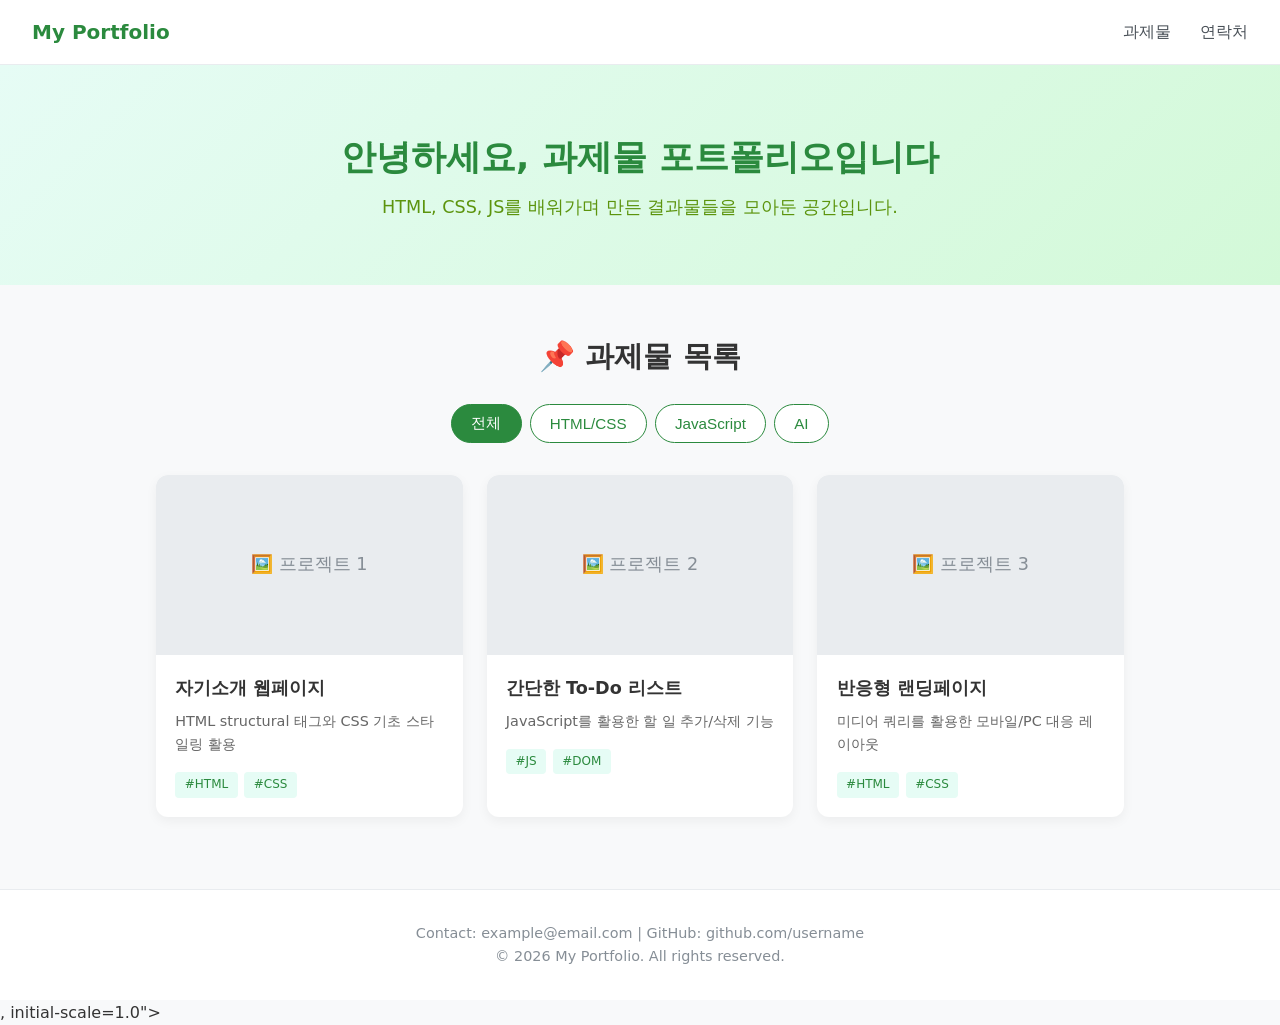
==== index.html @ f7460a9a "index변경" ====
<!DOCTYPE html>
<html lang="ko">
<head>
  <meta charset="UTF-8">
  <meta name="viewport" content="width=device-width, initial-scale=1.0">
  <title>나의 과제물 포트폴리오</title>
  
  <!-- ==========================================
       [CSS 스타일 영역]
       ========================================== -->
  <style>
    /* 1. 기본 스타일 리셋 및 변수 설정 */
    * {
      box-sizing: border-box;
      margin: 0;
      padding: 0;
    }

    body {
      font-family: 'Pretendard', -apple-system, BlinkMacSystemFont, system-ui, Roboto, sans-serif;
      background-color: #f8f9fa;
      color: #333;
      line-height: 1.6;
    }

    /* 2. 상단 네비게이션 바 */
    header {
      position: sticky;
      top: 0;
      background-color: #ffffff;
      border-bottom: 1px solid #e9ecef;
      padding: 1rem 2rem;
      display: flex;
      justify-content: space-between;
      align-items: center;
      z-index: 100;
    }

    .logo {
      font-size: 1.25rem;
      font-weight: bold;
      color: #2b8a3e;
    }

    nav a {
      text-decoration: none;
      color: #495057;
      margin-left: 1.5rem;
      font-weight: 500;
    }

    /* 3. 메인 히어로 섹션 */
    .hero {
      text-align: center;
      padding: 4rem 1rem;
      background: linear-gradient(135deg, #e6fcf5 0%, #d3f9d8 100%);
    }

    .hero h1 {
      font-size: 2.2rem;
      margin-bottom: 0.5rem;
      color: #2b8a3e;
    }

    .hero p {
      color: #5c940d;
      font-size: 1.1rem;
    }

    /* 4. 포트폴리오 섹션 메인 컨테이너 */
    .container {
      max-width: 1000px;
      margin: 0 auto;
      padding: 3rem 1rem;
    }

    .section-title {
      text-align: center;
      font-size: 1.8rem;
      margin-bottom: 1.5rem;
    }

    /* 5. 카테고리 필터 버튼 */
    .filter-buttons {
      display: flex;
      justify-content: center;
      gap: 0.5rem;
      margin-bottom: 2rem;
    }

    .filter-btn {
      padding: 0.5rem 1.2rem;
      border: 1px solid #2b8a3e;
      background-color: white;
      color: #2b8a3e;
      border-radius: 20px;
      cursor: pointer;
      font-size: 0.95rem;
      transition: all 0.2s ease;
    }

    /* 활성화된 버튼 스타일 */
    .filter-btn.active, .filter-btn:hover {
      background-color: #2b8a3e;
      color: white;
    }

    /* 6. 과제물 카드 그리드 */
    .portfolio-grid {
      display: grid;
      grid-template-columns: repeat(auto-fill, minmax(280px, 1fr));
      gap: 1.5rem;
    }

    .card {
      background: white;
      border-radius: 12px;
      overflow: hidden;
      box-shadow: 0 4px 12px rgba(0, 0, 0, 0.05);
      transition: transform 0.2s ease;
      cursor: pointer;
    }

    .card:hover {
      transform: translateY(-5px);
    }

    .card-img {
      width: 100%;
      height: 180px;
      background-color: #e9ecef;
      display: flex;
      align-items: center;
      justify-content: center;
      color: #868e96;
      font-size: 1.1rem;
    }

    .card-content {
      padding: 1.2rem;
    }

    .card-title {
      font-size: 1.1rem;
      margin-bottom: 0.5rem;
    }

    .card-desc {
      font-size: 0.9rem;
      color: #666;
      margin-bottom: 1rem;
    }

    .tags {
      display: flex;
      gap: 0.4rem;
    }

    .tag {
      font-size: 0.75rem;
      background-color: #e6fcf5;
      color: #2b8a3e;
      padding: 0.2rem 0.6rem;
      border-radius: 4px;
    }

    /* 7. 상세보기 모달 (팝업창) */
    .modal-overlay {
      position: fixed;
      top: 0;
      left: 0;
      width: 100%;
      height: 100%;
      background: rgba(0, 0, 0, 0.5);
      display: none; /* 기본 상태는 숨김 */
      justify-content: center;
      align-items: center;
      z-index: 1000;
    }

    .modal-content {
      background: white;
      padding: 2rem;
      border-radius: 12px;
      max-width: 500px;
      width: 90%;
      position: relative;
    }

    .modal-close {
      position: absolute;
      top: 1rem;
      right: 1rem;
      border: none;
      background: none;
      font-size: 1.5rem;
      cursor: pointer;
    }

    .modal-title {
      margin-bottom: 1rem;
      color: #2b8a3e;
    }

    .modal-body {
      margin-bottom: 1.5rem;
      font-size: 0.95rem;
      color: #495057;
    }

    /* 8. 푸터 */
    footer {
      text-align: center;
      padding: 2rem;
      background-color: #ffffff;
      border-top: 1px solid #e9ecef;
      color: #868e96;
      font-size: 0.9rem;
    }
  </style>
</head>
<body>

  <!-- 상단 헤더 -->
  <header>
    <div class="logo">My Portfolio</div>
    <nav>
      <a href="#assignments">과제물</a>
      <a href="#contact">연락처</a>
    </nav>
  </header>

  <!-- 메인 히어로 섹션 -->
  <section class="hero">
    <h1>안녕하세요, 과제물 포트폴리오입니다</h1>
    <p>HTML, CSS, JS를 배워가며 만든 결과물들을 모아둔 공간입니다.</p>
  </section>

  <!-- 메인 컨텐츠 영역 -->
  <main class="container" id="assignments">
    <h2 class="section-title">📌 과제물 목록</h2>

    <!-- 카테고리 필터 버튼 -->
    <div class="filter-buttons">
      <button class="filter-btn active" onclick="filterProjects('all')">전체</button>
      <button class="filter-btn" onclick="filterProjects('html-css')">HTML/CSS</button>
      <button class="filter-btn" onclick="filterProjects('js')">JavaScript</button>
      <button class="filter-btn" onclick="filterProjects('ai')">AI</button>
    </div>

    <!-- 과제물 카드 목록 (JS로 보여주기/숨기기 컨트롤) -->
    <div class="portfolio-grid">

      <!-- 과제 카드 1 -->
      <div class="card" data-category="html-css" onclick="openModal('자기소개 페이지', 'HTML 태그 구조화와 CSS Flexbox 레이아웃 연습을 위해 만든 첫 웹 페이지입니다.')">
        <div class="card-img">🖼️ 프로젝트 1</div>
        <div class="card-content">
          <h3 class="card-title">자기소개 웹페이지</h3>
          <p class="card-desc">HTML structural 태그와 CSS 기초 스타일링 활용</p>
          <div class="tags">
            <span class="tag">#HTML</span>
            <span class="tag">#CSS</span>
          </div>
        </div>
      </div>

      <!-- 과제 카드 2 -->
      <div class="card" data-category="js" onclick="openModal('투두리스트 앱', 'JS DOM 조작(createElement, appendChild) 및 이벤트 처리를 활용한 할 일 관리 앱입니다.')">
        <div class="card-img">🖼️ 프로젝트 2</div>
        <div class="card-content">
          <h3 class="card-title">간단한 To-Do 리스트</h3>
          <p class="card-desc">JavaScript를 활용한 할 일 추가/삭제 기능</p>
          <div class="tags">
            <span class="tag">#JS</span>
            <span class="tag">#DOM</span>
          </div>
        </div>
      </div>

      <!-- 과제 카드 3 -->
      <div class="card" data-category="html-css" onclick="openModal('반응형 랜딩페이지', '미디어 쿼리(Media Query)를 사용하여 모바일/PC 레이아웃을 다르게 구현했습니다.')">
        <div class="card-img">🖼️ 프로젝트 3</div>
        <div class="card-content">
          <h3 class="card-title">반응형 랜딩페이지</h3>
          <p class="card-desc">미디어 쿼리를 활용한 모바일/PC 대응 레이아웃</p>
          <div class="tags">
            <span class="tag">#HTML</span>
            <span class="tag">#CSS</span>
          </div>
        </div>
      </div>

      <div class=""card" data-category= "AI" onclick = ""

    </div>
  </main>

  <!-- 상세 보기 모달 (팝업창) -->
  <div class="modal-overlay" id="modalOverlay">
    <div class="modal-content">
      <button class="modal-close" onclick="closeModal()">&times;</button>
      <h3 class="modal-title" id="modalTitle">과제 제목</h3>
      <p class="modal-body" id="modalBody">과제 상세 내용이 여기에 들어갑니다.</p>
    </div>
  </div>

  <!-- 푸터 -->
  <footer id="contact">
    <p>Contact: example@email.com | GitHub: github.com/username</p>
    <p>&copy; 2026 My Portfolio. All rights reserved.</p>
  </footer>


  <!-- ==========================================
       [JavaScript 기능 영역]
       ========================================== -->
  <script>
    // ==========================================
    // 1. 카테고리 필터링 기능 (HTML/CSS vs JS 과제 나눠서 보기)
    // ==========================================
    function filterProjects(category) {
      // (1) 카테고리 버튼 스타일 변경 (클릭한 버튼 강조)
      const buttons = document.querySelectorAll('.filter-btn');
      buttons.forEach(btn => btn.classList.remove('active')); // 기존 active 지우기
      event.target.classList.add('active');                   // 클릭된 버튼에 active 추가

      // (2) 과제물 카드 필터링
      const cards = document.querySelectorAll('.card');

      cards.forEach(card => {
        // 선택한 카테고리가 'all'이거나, 카테고리가 카드 데이터와 일치하면 보여줌
        const cardCategory = card.getAttribute('data-category');

        if (category === 'all' || cardCategory === category) {
          card.style.display = 'block'; // 화면에 표시
        } else {
          card.style.display = 'none';  // 화면에서 숨김
        }
      });
    }

    // ==========================================
    // 2. 상세보기 모달(팝업) 열기
    // ==========================================
    function openModal(title, description) {
      // 모달창 element 가져오기
      const modal = document.getElementById('modalOverlay');
      const modalTitle = document.getElementById('modalTitle');
      const modalBody = document.getElementById('modalBody');

      // 전달받은 제목과 설명으로 글자 변경
      modalTitle.innerText = title;
      modalBody.innerText = description;

      // 모달창 보이게 처리 (CSS display 변경)
      modal.style.display = 'flex';
    }

    // ==========================================
    // 3. 상세보기 모달(팝업) 닫기
    // ==========================================
    function closeModal() {
      const modal = document.getElementById('modalOverlay');
      modal.style.display = 'none'; // 모달창 숨김
    }

    // (선택) 배경 어두운 부분을 클릭해도 모달창 닫히게 설정
    window.onclick = function(event) {
      const modal = document.getElementById('modalOverlay');
      if (event.target === modal) {
        modal.style.display = 'none';
      }
    };
  </script>
</body>
</html>
, initial-scale=1.0">
    <title>Document</title>
</head>
<body>
    
</body>
</html>
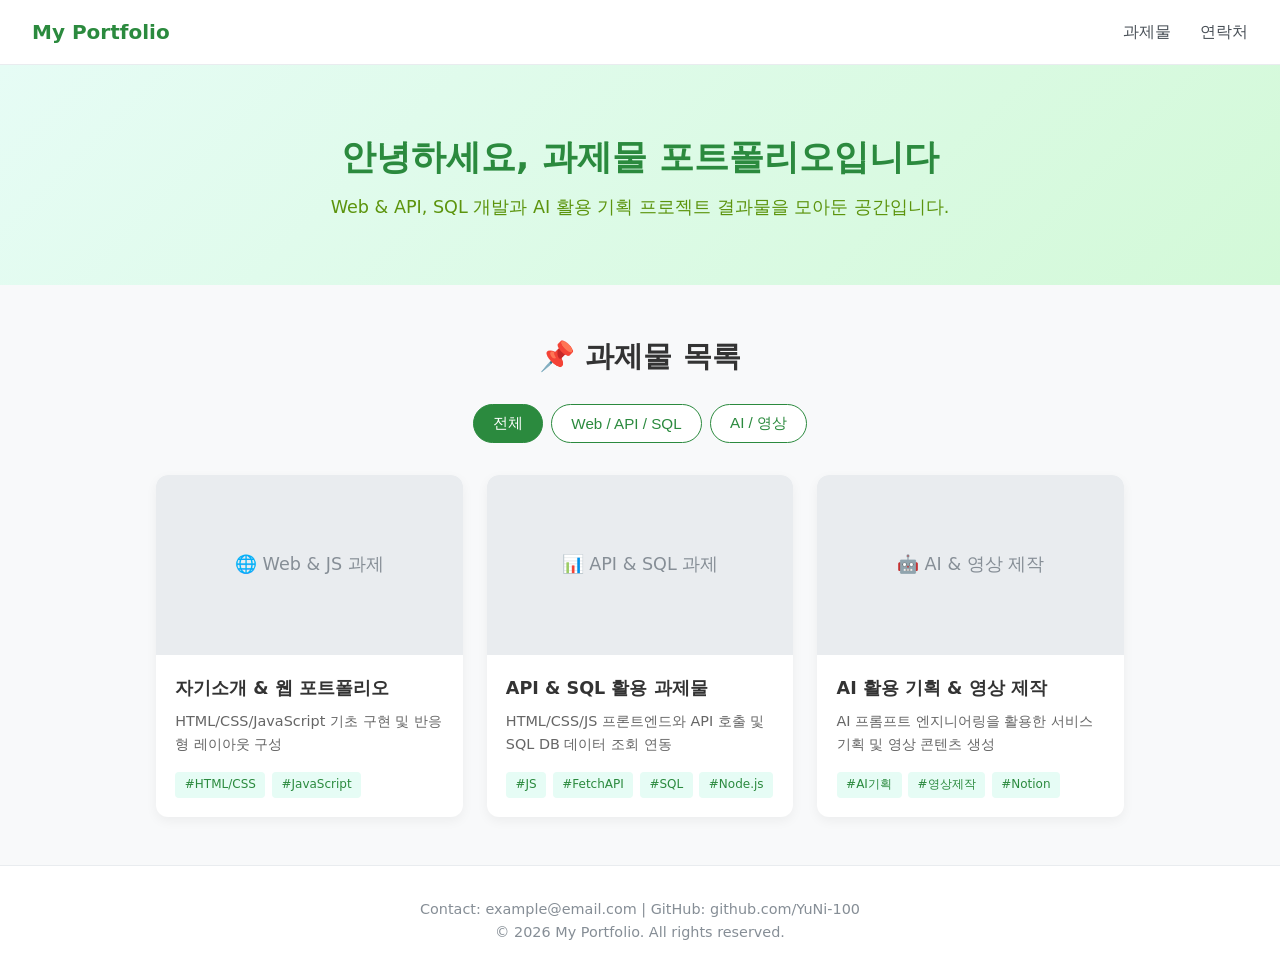
==== commit 228c3728: "style changes" ====
--- a/index.html
+++ b/index.html
@@ -1,383 +1,791 @@
 <!DOCTYPE html>
 <html lang="ko">
+
 <head>
   <meta charset="UTF-8">
   <meta name="viewport" content="width=device-width, initial-scale=1.0">
+
   <title>나의 과제물 포트폴리오</title>
-  
-  <!-- ==========================================
-       [CSS 스타일 영역]
-       ========================================== -->
-  <style>
-    /* 1. 기본 스타일 리셋 및 변수 설정 */
-    * {
-      box-sizing: border-box;
-      margin: 0;
-      padding: 0;
-    }
-
-    body {
-      font-family: 'Pretendard', -apple-system, BlinkMacSystemFont, system-ui, Roboto, sans-serif;
-      background-color: #f8f9fa;
-      color: #333;
-      line-height: 1.6;
-    }
-
-    /* 2. 상단 네비게이션 바 */
-    header {
-      position: sticky;
-      top: 0;
-      background-color: #ffffff;
-      border-bottom: 1px solid #e9ecef;
-      padding: 1rem 2rem;
-      display: flex;
-      justify-content: space-between;
-      align-items: center;
-      z-index: 100;
-    }
-
-    .logo {
-      font-size: 1.25rem;
-      font-weight: bold;
-      color: #2b8a3e;
-    }
-
-    nav a {
-      text-decoration: none;
-      color: #495057;
-      margin-left: 1.5rem;
-      font-weight: 500;
-    }
-
-    /* 3. 메인 히어로 섹션 */
-    .hero {
-      text-align: center;
-      padding: 4rem 1rem;
-      background: linear-gradient(135deg, #e6fcf5 0%, #d3f9d8 100%);
-    }
-
-    .hero h1 {
-      font-size: 2.2rem;
-      margin-bottom: 0.5rem;
-      color: #2b8a3e;
-    }
-
-    .hero p {
-      color: #5c940d;
-      font-size: 1.1rem;
-    }
-
-    /* 4. 포트폴리오 섹션 메인 컨테이너 */
-    .container {
-      max-width: 1000px;
-      margin: 0 auto;
-      padding: 3rem 1rem;
-    }
-
-    .section-title {
-      text-align: center;
-      font-size: 1.8rem;
-      margin-bottom: 1.5rem;
-    }
-
-    /* 5. 카테고리 필터 버튼 */
-    .filter-buttons {
-      display: flex;
-      justify-content: center;
-      gap: 0.5rem;
-      margin-bottom: 2rem;
-    }
-
-    .filter-btn {
-      padding: 0.5rem 1.2rem;
-      border: 1px solid #2b8a3e;
-      background-color: white;
-      color: #2b8a3e;
-      border-radius: 20px;
-      cursor: pointer;
-      font-size: 0.95rem;
-      transition: all 0.2s ease;
-    }
-
-    /* 활성화된 버튼 스타일 */
-    .filter-btn.active, .filter-btn:hover {
-      background-color: #2b8a3e;
-      color: white;
-    }
-
-    /* 6. 과제물 카드 그리드 */
-    .portfolio-grid {
-      display: grid;
-      grid-template-columns: repeat(auto-fill, minmax(280px, 1fr));
-      gap: 1.5rem;
-    }
-
-    .card {
-      background: white;
-      border-radius: 12px;
-      overflow: hidden;
-      box-shadow: 0 4px 12px rgba(0, 0, 0, 0.05);
-      transition: transform 0.2s ease;
-      cursor: pointer;
-    }
-
-    .card:hover {
-      transform: translateY(-5px);
-    }
-
-    .card-img {
-      width: 100%;
-      height: 180px;
-      background-color: #e9ecef;
-      display: flex;
-      align-items: center;
-      justify-content: center;
-      color: #868e96;
-      font-size: 1.1rem;
-    }
-
-    .card-content {
-      padding: 1.2rem;
-    }
-
-    .card-title {
-      font-size: 1.1rem;
-      margin-bottom: 0.5rem;
-    }
-
-    .card-desc {
-      font-size: 0.9rem;
-      color: #666;
-      margin-bottom: 1rem;
-    }
-
-    .tags {
-      display: flex;
-      gap: 0.4rem;
-    }
-
-    .tag {
-      font-size: 0.75rem;
-      background-color: #e6fcf5;
-      color: #2b8a3e;
-      padding: 0.2rem 0.6rem;
-      border-radius: 4px;
-    }
-
-    /* 7. 상세보기 모달 (팝업창) */
-    .modal-overlay {
-      position: fixed;
-      top: 0;
-      left: 0;
-      width: 100%;
-      height: 100%;
-      background: rgba(0, 0, 0, 0.5);
-      display: none; /* 기본 상태는 숨김 */
-      justify-content: center;
-      align-items: center;
-      z-index: 1000;
-    }
-
-    .modal-content {
-      background: white;
-      padding: 2rem;
-      border-radius: 12px;
-      max-width: 500px;
-      width: 90%;
-      position: relative;
-    }
-
-    .modal-close {
-      position: absolute;
-      top: 1rem;
-      right: 1rem;
-      border: none;
-      background: none;
-      font-size: 1.5rem;
-      cursor: pointer;
-    }
-
-    .modal-title {
-      margin-bottom: 1rem;
-      color: #2b8a3e;
-    }
-
-    .modal-body {
-      margin-bottom: 1.5rem;
-      font-size: 0.95rem;
-      color: #495057;
-    }
-
-    /* 8. 푸터 */
-    footer {
-      text-align: center;
-      padding: 2rem;
-      background-color: #ffffff;
-      border-top: 1px solid #e9ecef;
-      color: #868e96;
-      font-size: 0.9rem;
-    }
-  </style>
+
+  <!-- 외부 CSS 파일 연결 -->
+  <link rel="stylesheet" href="포트.css">
 </head>
+
+
 <body>
 
-  <!-- 상단 헤더 -->
+
+  <!-- ========================================
+       상단 헤더
+       ======================================== -->
+
   <header>
-    <div class="logo">My Portfolio</div>
+
+    <div class="logo">
+      My Portfolio
+    </div>
+
     <nav>
       <a href="#assignments">과제물</a>
       <a href="#contact">연락처</a>
     </nav>
+
   </header>
 
-  <!-- 메인 히어로 섹션 -->
+
+
+  <!-- ========================================
+       메인 히어로 섹션
+       ======================================== -->
+
   <section class="hero">
-    <h1>안녕하세요, 과제물 포트폴리오입니다</h1>
-    <p>HTML, CSS, JS를 배워가며 만든 결과물들을 모아둔 공간입니다.</p>
+
+    <h1>
+      안녕하세요, 과제물 포트폴리오입니다
+    </h1>
+
+    <p>
+      Web & API, SQL 개발과 AI 활용 기획 프로젝트 결과물을 모아둔 공간입니다.
+    </p>
+
   </section>
 
-  <!-- 메인 컨텐츠 영역 -->
-  <main class="container" id="assignments">
-    <h2 class="section-title">📌 과제물 목록</h2>
-
-    <!-- 카테고리 필터 버튼 -->
+
+
+  <!-- ========================================
+       메인 컨텐츠 영역
+       ======================================== -->
+
+  <main
+    class="container"
+    id="assignments"
+  >
+
+    <h2 class="section-title">
+      📌 과제물 목록
+    </h2>
+
+
+
+    <!-- ========================================
+         카테고리 필터 버튼
+         ======================================== -->
+
     <div class="filter-buttons">
-      <button class="filter-btn active" onclick="filterProjects('all')">전체</button>
-      <button class="filter-btn" onclick="filterProjects('html-css')">HTML/CSS</button>
-      <button class="filter-btn" onclick="filterProjects('js')">JavaScript</button>
-      <button class="filter-btn" onclick="filterProjects('ai')">AI</button>
+
+      <button
+        class="filter-btn active"
+        onclick="filterProjects('all', event)"
+      >
+        전체
+      </button>
+
+
+      <button
+        class="filter-btn"
+        onclick="filterProjects('web-sql', event)"
+      >
+        Web / API / SQL
+      </button>
+
+
+      <button
+        class="filter-btn"
+        onclick="filterProjects('ai-video', event)"
+      >
+        AI / 영상
+      </button>
+
     </div>
 
-    <!-- 과제물 카드 목록 (JS로 보여주기/숨기기 컨트롤) -->
+
+
+    <!-- ========================================
+         과제물 카드 목록
+         ======================================== -->
+
     <div class="portfolio-grid">
 
-      <!-- 과제 카드 1 -->
-      <div class="card" data-category="html-css" onclick="openModal('자기소개 페이지', 'HTML 태그 구조화와 CSS Flexbox 레이아웃 연습을 위해 만든 첫 웹 페이지입니다.')">
-        <div class="card-img">🖼️ 프로젝트 1</div>
+
+
+      <!-- ========================================
+           과제 카드 1
+           자기소개 & 웹 포트폴리오
+           ======================================== -->
+
+      <div
+        class="card"
+        data-category="web-sql"
+
+        onclick="openModal(
+
+          '자기소개 & 웹페이지',
+
+          'HTML/CSS 레이아웃 기초 및 JavaScript DOM 조작을 활용한 포트폴리오 메인 페이지입니다.',
+
+          'https://yunimini-portfolio.vercel.app/',
+
+          'https://github.com/YuNi-100/WebPage',
+
+          '🌐 웹사이트 보기',
+
+          '💻 GitHub'
+
+        )"
+      >
+
+
+        <div class="card-img">
+          🌐 Web & JS 과제
+        </div>
+
+
         <div class="card-content">
-          <h3 class="card-title">자기소개 웹페이지</h3>
-          <p class="card-desc">HTML structural 태그와 CSS 기초 스타일링 활용</p>
+
+
+          <h3 class="card-title">
+            자기소개 & 웹 포트폴리오
+          </h3>
+
+
+          <p class="card-desc">
+            HTML/CSS/JavaScript 기초 구현 및 반응형 레이아웃 구성
+          </p>
+
+
           <div class="tags">
-            <span class="tag">#HTML</span>
-            <span class="tag">#CSS</span>
+
+            <span class="tag">
+              #HTML/CSS
+            </span>
+
+            <span class="tag">
+              #JavaScript
+            </span>
+
           </div>
+
+
         </div>
+
+
       </div>
 
-      <!-- 과제 카드 2 -->
-      <div class="card" data-category="js" onclick="openModal('투두리스트 앱', 'JS DOM 조작(createElement, appendChild) 및 이벤트 처리를 활용한 할 일 관리 앱입니다.')">
-        <div class="card-img">🖼️ 프로젝트 2</div>
+
+
+
+      <!-- ========================================
+           과제 카드 2
+           API & SQL
+           ======================================== -->
+
+      <div
+        class="card"
+        data-category="web-sql"
+
+        onclick="openModal(
+
+          'API 및 SQL 활용 데이터 웹 서비스',
+
+          'OpenAPI(공공데이터/날씨 API)를 fetch()로 호출하고 Express/SQL 백엔드 데이터베이스와 연동하여 제작한 과제물입니다.',
+
+          'https://bus-info-project.vercel.app/',
+
+          'https://github.com/YuNi-100/project_20260914/tree/main/bus_',
+
+          '🚌 버스도착정보',
+
+          '💻 GitHub',
+
+          'http://127.0.0.1:5501/0929_weather/public/',
+
+          'https://github.com/YuNi-100/API-test/tree/main/openweather-fastapi-app/openweather-fastapi-app',
+
+          '🌤️ 날씨정보',
+
+          '💻 GitHub'
+
+        )"
+      >
+
+
+        <div class="card-img">
+          📊 API & SQL 과제
+        </div>
+
+
         <div class="card-content">
-          <h3 class="card-title">간단한 To-Do 리스트</h3>
-          <p class="card-desc">JavaScript를 활용한 할 일 추가/삭제 기능</p>
+
+
+          <h3 class="card-title">
+            API & SQL 활용 과제물
+          </h3>
+
+
+          <p class="card-desc">
+            HTML/CSS/JS 프론트엔드와 API 호출 및 SQL DB 데이터 조회 연동
+          </p>
+
+
           <div class="tags">
-            <span class="tag">#JS</span>
-            <span class="tag">#DOM</span>
+
+            <span class="tag">
+              #JS
+            </span>
+
+            <span class="tag">
+              #FetchAPI
+            </span>
+
+            <span class="tag">
+              #SQL
+            </span>
+
+            <span class="tag">
+              #Node.js
+            </span>
+
           </div>
+
+
         </div>
+
+
       </div>
 
-      <!-- 과제 카드 3 -->
-      <div class="card" data-category="html-css" onclick="openModal('반응형 랜딩페이지', '미디어 쿼리(Media Query)를 사용하여 모바일/PC 레이아웃을 다르게 구현했습니다.')">
-        <div class="card-img">🖼️ 프로젝트 3</div>
+
+
+
+      <!-- ========================================
+           과제 카드 3
+           AI / 영상
+           ======================================== -->
+
+      <div
+        class="card"
+        data-category="ai-video"
+
+        onclick="openModal(
+
+          'AI 활용 기획 및 영상 제작',
+
+          'ChatGPT, Midjourney 등의 AI 툴을 활용하여 서비스 기획서를 작성하고, AI 영상 생성 툴을 통해 기획 영상을 제작한 프로젝트입니다.',
+
+          'https://app.notion.com/p/AI-3e39f6b6a11380d6a72ac5a095d451d6?source=copy_link',
+
+          'https://www.youtube.com/channel/UCv7Diea0I0j4f8w3NJE1qgA',
+
+          '📝 노션 기획서 보기',
+
+          '▶️ 영상 보기'
+
+        )"
+      >
+
+
+        <div class="card-img">
+          🤖 AI & 영상 제작
+        </div>
+
+
         <div class="card-content">
-          <h3 class="card-title">반응형 랜딩페이지</h3>
-          <p class="card-desc">미디어 쿼리를 활용한 모바일/PC 대응 레이아웃</p>
+
+
+          <h3 class="card-title">
+            AI 활용 기획 & 영상 제작
+          </h3>
+
+
+          <p class="card-desc">
+            AI 프롬프트 엔지니어링을 활용한 서비스 기획 및 영상 콘텐츠 생성
+          </p>
+
+
           <div class="tags">
-            <span class="tag">#HTML</span>
-            <span class="tag">#CSS</span>
+
+            <span class="tag">
+              #AI기획
+            </span>
+
+            <span class="tag">
+              #영상제작
+            </span>
+
+            <span class="tag">
+              #Notion
+            </span>
+
           </div>
+
+
         </div>
+
+
       </div>
 
-      <div class=""card" data-category= "AI" onclick = ""
 
     </div>
+
   </main>
 
-  <!-- 상세 보기 모달 (팝업창) -->
-  <div class="modal-overlay" id="modalOverlay">
+
+
+  <!-- ========================================
+       상세 보기 모달
+       ======================================== -->
+
+  <div
+    class="modal-overlay"
+    id="modalOverlay"
+  >
+
+
     <div class="modal-content">
-      <button class="modal-close" onclick="closeModal()">&times;</button>
-      <h3 class="modal-title" id="modalTitle">과제 제목</h3>
-      <p class="modal-body" id="modalBody">과제 상세 내용이 여기에 들어갑니다.</p>
+
+
+      <!-- 닫기 버튼 -->
+
+      <button
+        class="modal-close"
+        onclick="closeModal()"
+      >
+        &times;
+      </button>
+
+
+
+      <!-- 과제 제목 -->
+
+      <h3
+        class="modal-title"
+        id="modalTitle"
+      >
+        과제 제목
+      </h3>
+
+
+
+      <!-- 과제 설명 -->
+
+      <p
+        class="modal-body"
+        id="modalBody"
+      >
+        과제 상세 내용이 여기에 들어갑니다.
+      </p>
+
+
+
+      <!-- ========================================
+           링크 버튼 영역
+           ======================================== -->
+
+      <div
+        class="modal-links"
+        id="modalLinks"
+      >
+
+
+        <!-- ======================================
+             첫 번째 줄
+
+             일반 과제:
+             웹사이트 | GitHub
+
+             API 과제:
+             버스도착정보 | GitHub
+             ====================================== -->
+
+        <div class="modal-link-row">
+
+
+          <a
+            id="modalFirstLink"
+            href="#"
+            target="_blank"
+            rel="noopener noreferrer"
+            class="modal-link-btn"
+          >
+            링크 보기
+          </a>
+
+
+          <a
+            id="modalSecondLink"
+            href="#"
+            target="_blank"
+            rel="noopener noreferrer"
+            class="modal-link-btn"
+          >
+            GitHub
+          </a>
+
+
+        </div>
+
+
+
+        <!-- ======================================
+             두 번째 줄
+
+             API & SQL 과제에서만 표시
+
+             날씨정보 | GitHub
+             ====================================== -->
+
+        <div
+          class="modal-link-row"
+          id="modalThirdRow"
+          style="display: none;"
+        >
+
+
+          <a
+            id="modalThirdLink"
+            href="#"
+            target="_blank"
+            rel="noopener noreferrer"
+            class="modal-link-btn"
+          >
+            🌤️ 날씨정보
+          </a>
+
+
+          <a
+            id="modalFourthLink"
+            href="#"
+            target="_blank"
+            rel="noopener noreferrer"
+            class="modal-link-btn"
+          >
+            💻 GitHub
+          </a>
+
+
+        </div>
+
+
+      </div>
+
+
     </div>
+
+
   </div>
 
-  <!-- 푸터 -->
+
+
+  <!-- ========================================
+       푸터
+       ======================================== -->
+
   <footer id="contact">
-    <p>Contact: example@email.com | GitHub: github.com/username</p>
-    <p>&copy; 2026 My Portfolio. All rights reserved.</p>
+
+    <p>
+      Contact: example@email.com |
+      GitHub: github.com/YuNi-100
+    </p>
+
+    <p>
+      &copy; 2026 My Portfolio. All rights reserved.
+    </p>
+
   </footer>
 
 
-  <!-- ==========================================
-       [JavaScript 기능 영역]
-       ========================================== -->
+
+  <!-- ========================================
+       JavaScript
+       ======================================== -->
+
   <script>
+
+
     // ==========================================
-    // 1. 카테고리 필터링 기능 (HTML/CSS vs JS 과제 나눠서 보기)
+    // 1. 카테고리 필터링
     // ==========================================
-    function filterProjects(category) {
-      // (1) 카테고리 버튼 스타일 변경 (클릭한 버튼 강조)
-      const buttons = document.querySelectorAll('.filter-btn');
-      buttons.forEach(btn => btn.classList.remove('active')); // 기존 active 지우기
-      event.target.classList.add('active');                   // 클릭된 버튼에 active 추가
-
-      // (2) 과제물 카드 필터링
-      const cards = document.querySelectorAll('.card');
+
+    function filterProjects(category, event) {
+
+
+      const buttons =
+        document.querySelectorAll('.filter-btn');
+
+
+      // 모든 버튼 active 제거
+      buttons.forEach(btn => {
+
+        btn.classList.remove('active');
+
+      });
+
+
+      // 현재 누른 버튼 active
+      event.currentTarget.classList.add('active');
+
+
+
+      const cards =
+        document.querySelectorAll('.card');
+
 
       cards.forEach(card => {
-        // 선택한 카테고리가 'all'이거나, 카테고리가 카드 데이터와 일치하면 보여줌
-        const cardCategory = card.getAttribute('data-category');
-
-        if (category === 'all' || cardCategory === category) {
-          card.style.display = 'block'; // 화면에 표시
+
+
+        const cardCategory =
+          card.getAttribute('data-category');
+
+
+        if (
+          category === 'all' ||
+          cardCategory === category
+        ) {
+
+          card.style.display = 'flex';
+
         } else {
-          card.style.display = 'none';  // 화면에서 숨김
+
+          card.style.display = 'none';
+
         }
+
+
       });
+
+
     }
 
+
+
     // ==========================================
-    // 2. 상세보기 모달(팝업) 열기
+    // 2. 상세보기 모달 열기
     // ==========================================
-    function openModal(title, description) {
-      // 모달창 element 가져오기
-      const modal = document.getElementById('modalOverlay');
-      const modalTitle = document.getElementById('modalTitle');
-      const modalBody = document.getElementById('modalBody');
-
-      // 전달받은 제목과 설명으로 글자 변경
+
+    function openModal(
+
+      title,
+      description,
+
+      // 첫 번째 줄
+      firstUrl,
+      secondUrl,
+      firstButtonText,
+      secondButtonText,
+
+      // 두 번째 줄
+      thirdUrl = '',
+      fourthUrl = '',
+      thirdButtonText = '',
+      fourthButtonText = ''
+
+    ) {
+
+
+      const modal =
+        document.getElementById('modalOverlay');
+
+
+      const modalTitle =
+        document.getElementById('modalTitle');
+
+
+      const modalBody =
+        document.getElementById('modalBody');
+
+
+
+      // 첫 번째 줄 버튼
+
+      const firstLink =
+        document.getElementById('modalFirstLink');
+
+
+      const secondLink =
+        document.getElementById('modalSecondLink');
+
+
+
+      // 두 번째 줄
+
+      const thirdRow =
+        document.getElementById('modalThirdRow');
+
+
+      const thirdLink =
+        document.getElementById('modalThirdLink');
+
+
+      const fourthLink =
+        document.getElementById('modalFourthLink');
+
+
+
+      // ========================================
+      // 제목
+      // ========================================
+
       modalTitle.innerText = title;
+
+
+
+      // ========================================
+      // 설명
+      // ========================================
+
       modalBody.innerText = description;
 
-      // 모달창 보이게 처리 (CSS display 변경)
+
+
+      // ========================================
+      // 첫 번째 버튼
+      // ========================================
+
+      if (firstUrl) {
+
+
+        firstLink.href = firstUrl;
+
+
+        firstLink.innerText =
+          firstButtonText || '링크 보기';
+
+
+        firstLink.style.display = 'flex';
+
+
+      } else {
+
+
+        firstLink.style.display = 'none';
+
+
+      }
+
+
+
+      // ========================================
+      // 두 번째 버튼
+      // ========================================
+
+      if (secondUrl) {
+
+
+        secondLink.href = secondUrl;
+
+
+        secondLink.innerText =
+          secondButtonText || 'GitHub';
+
+
+        secondLink.style.display = 'flex';
+
+
+      } else {
+
+
+        secondLink.style.display = 'none';
+
+
+      }
+
+
+
+      // ========================================
+      // 두 번째 줄
+      // 날씨정보 + GitHub
+      // ========================================
+
+      if (thirdUrl && fourthUrl) {
+
+
+        // 날씨정보 버튼
+        thirdLink.href = thirdUrl;
+
+
+        thirdLink.innerText =
+          thirdButtonText || '🌤️ 날씨정보';
+
+
+
+        // 날씨 GitHub 버튼
+        fourthLink.href = fourthUrl;
+
+
+        fourthLink.innerText =
+          fourthButtonText || '💻 GitHub';
+
+
+
+        // 두 번째 줄 표시
+        thirdRow.style.display = 'flex';
+
+
+      } else {
+
+
+        // 자기소개 / AI 과제에서는 숨김
+        thirdRow.style.display = 'none';
+
+
+      }
+
+
+
+      // ========================================
+      // 모달 열기
+      // ========================================
+
       modal.style.display = 'flex';
+
+
     }
 
+
+
     // ==========================================
-    // 3. 상세보기 모달(팝업) 닫기
+    // 3. 상세보기 모달 닫기
     // ==========================================
+
     function closeModal() {
-      const modal = document.getElementById('modalOverlay');
-      modal.style.display = 'none'; // 모달창 숨김
+
+
+      const modal =
+        document.getElementById('modalOverlay');
+
+
+      modal.style.display = 'none';
+
+
     }
 
-    // (선택) 배경 어두운 부분을 클릭해도 모달창 닫히게 설정
+
+
+    // ==========================================
+    // 4. 모달 바깥쪽 클릭 시 닫기
+    // ==========================================
+
     window.onclick = function(event) {
-      const modal = document.getElementById('modalOverlay');
+
+
+      const modal =
+        document.getElementById('modalOverlay');
+
+
       if (event.target === modal) {
+
+
         modal.style.display = 'none';
+
+
       }
+
+
     };
+
+
   </script>
+
+
 </body>
-</html>
-, initial-scale=1.0">
-    <title>Document</title>
-</head>
-<body>
-    
-</body>
+
 </html>
--- a/포트.css
+++ b/포트.css
@@ -0,0 +1,236 @@
+@charset "UTF-8";
+
+/* 1. 기본 스타일 리셋 및 변수 설정 */
+* {
+  box-sizing: border-box;
+  margin: 0;
+  padding: 0;
+}
+
+body {
+  font-family: 'Pretendard', -apple-system, BlinkMacSystemFont, system-ui, Roboto, sans-serif;
+  background-color: #f8f9fa;
+  color: #333;
+  line-height: 1.6;
+}
+
+/* 2. 상단 네비게이션 바 */
+header {
+  position: sticky;
+  top: 0;
+  background-color: #ffffff;
+  border-bottom: 1px solid #e9ecef;
+  padding: 1rem 2rem;
+  display: flex;
+  justify-content: space-between;
+  align-items: center;
+  z-index: 100;
+}
+
+.logo {
+  font-size: 1.25rem;
+  font-weight: bold;
+  color: #2b8a3e;
+}
+
+nav a {
+  text-decoration: none;
+  color: #495057;
+  margin-left: 1.5rem;
+  font-weight: 500;
+}
+
+/* 3. 메인 히어로 섹션 */
+.hero {
+  text-align: center;
+  padding: 4rem 1rem;
+  background: linear-gradient(135deg, #e6fcf5 0%, #d3f9d8 100%);
+}
+
+.hero h1 {
+  font-size: 2.2rem;
+  margin-bottom: 0.5rem;
+  color: #2b8a3e;
+}
+
+.hero p {
+  color: #5c940d;
+  font-size: 1.1rem;
+}
+
+/* 4. 포트폴리오 섹션 메인 컨테이너 */
+.container {
+  max-width: 1000px;
+  margin: 0 auto;
+  padding: 3rem 1rem;
+}
+
+.section-title {
+  text-align: center;
+  font-size: 1.8rem;
+  margin-bottom: 1.5rem;
+}
+
+/* 5. 카테고리 필터 버튼 */
+.filter-buttons {
+  display: flex;
+  justify-content: center;
+  gap: 0.5rem;
+  margin-bottom: 2rem;
+  flex-wrap: wrap;
+}
+
+.filter-btn {
+  padding: 0.5rem 1.2rem;
+  border: 1px solid #2b8a3e;
+  background-color: white;
+  color: #2b8a3e;
+  border-radius: 20px;
+  cursor: pointer;
+  font-size: 0.95rem;
+  transition: all 0.2s ease;
+}
+
+/* 활성화된 버튼 스타일 */
+.filter-btn.active, .filter-btn:hover {
+  background-color: #2b8a3e;
+  color: white;
+}
+
+/* 6. 과제물 카드 그리드 */
+.portfolio-grid {
+  display: grid;
+  grid-template-columns: repeat(auto-fill, minmax(280px, 1fr));
+  gap: 1.5rem;
+}
+
+.card {
+  background: white;
+  border-radius: 12px;
+  overflow: hidden;
+  box-shadow: 0 4px 12px rgba(0, 0, 0, 0.05);
+  transition: transform 0.2s ease;
+  cursor: pointer;
+  display: flex;
+  flex-direction: column;
+  justify-content: space-between;
+}
+
+.card:hover {
+  transform: translateY(-5px);
+}
+
+.card-img {
+  width: 100%;
+  height: 180px;
+  background-color: #e9ecef;
+  display: flex;
+  align-items: center;
+  justify-content: center;
+  color: #868e96;
+  font-size: 1.1rem;
+}
+
+.card-content {
+  padding: 1.2rem;
+}
+
+.card-title {
+  font-size: 1.1rem;
+  margin-bottom: 0.5rem;
+}
+
+.card-desc {
+  font-size: 0.9rem;
+  color: #666;
+  margin-bottom: 1rem;
+}
+
+.tags {
+  display: flex;
+  gap: 0.4rem;
+  flex-wrap: wrap;
+}
+
+.tag {
+  font-size: 0.75rem;
+  background-color: #e6fcf5;
+  color: #2b8a3e;
+  padding: 0.2rem 0.6rem;
+  border-radius: 4px;
+}
+
+/* 7. 상세보기 모달 (팝업창) */
+.modal-overlay {
+  position: fixed;
+  top: 0;
+  left: 0;
+  width: 100%;
+  height: 100%;
+  background: rgba(0, 0, 0, 0.5);
+  display: none; /* 기본 상태는 숨김 */
+  justify-content: center;
+  align-items: center;
+  z-index: 1000;
+}
+
+.modal-content {
+  background: white;
+  padding: 2rem;
+  border-radius: 12px;
+  max-width: 500px;
+  width: 90%;
+  position: relative;
+}
+
+.modal-close {
+  position: absolute;
+  top: 1rem;
+  right: 1rem;
+  border: none;
+  background: none;
+  font-size: 1.5rem;
+  cursor: pointer;
+}
+
+.modal-title {
+  margin-bottom: 1rem;
+  color: #2b8a3e;
+}
+
+.modal-body {
+  margin-bottom: 1.5rem;
+  font-size: 0.95rem;
+  color: #495057;
+}
+
+.modal-links {
+  display: flex;
+  gap: 0.5rem;
+  flex-wrap: wrap;
+}
+
+.modal-link-btn {
+  display: inline-block;
+  padding: 0.5rem 1rem;
+  background-color: #2b8a3e;
+  color: white;
+  text-decoration: none;
+  border-radius: 6px;
+  font-size: 0.85rem;
+  font-weight: 500;
+}
+
+.modal-link-btn.notion {
+  background-color: #0f172a;
+}
+
+/* 8. 푸터 */
+footer {
+  text-align: center;
+  padding: 2rem;
+  background-color: #ffffff;
+  border-top: 1px solid #e9ecef;
+  color: #868e96;
+  font-size: 0.9rem;
+}
